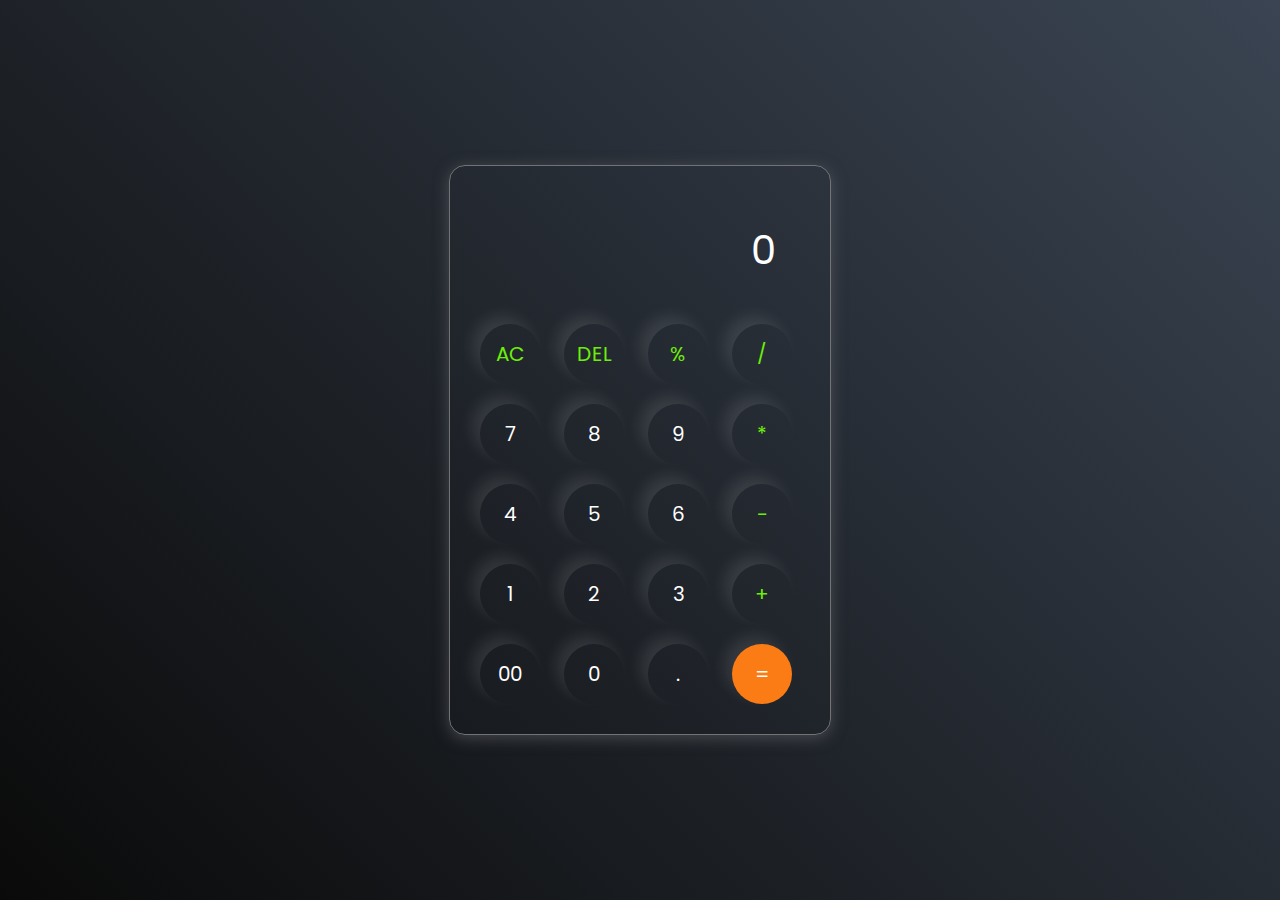
==== project 1/index.html @ c70b14e8 "commited" ====
<!DOCTYPE html>
<html lang="en">
<head>
    <meta charset="UTF-8">
    <meta name="viewport" content="width=device-width, initial-scale=1.0">
    <link rel="stylesheet" href="style.css">
    <title>Calculator</title>
</head>
<body>
    <div class="Calculator">
        <input type="text" placeholder="0" id="inputBox">
       <div> 
        <button class="operator">AC</button>
        <button class="operator">DEL</button>
        <button class="operator">%</button>
        <button class="operator">/</button>
        
    </div>
    <div> 
        <button>7</button>
        <button>8</button>
        <button>9</button>
        <button class="operator">*</button>
    </div>
    <div> 
        <button>4</button>
        <button>5</button>
        <button>6</button>
        <button class="operator">-</button>
    </div>
    <div> 
        <button>1</button>
        <button>2</button>
        <button>3</button>
        <button class="operator">+</button>
    </div>
    <div> 
        <button>00</button>
        <button>0</button>
        <button>.</button>
        <button class="equalbtn">=</button>
    </div>
    </div>
    <script src="index.js"></script>
</body>
</html>
---- project 1/style.css ----
@import url('https://fonts.googleapis.com/css2?family=Poppins:wght@500&display=swap');
*{
    margin: 0;
    padding: 0;
    box-sizing: border-box;
    font-family: 'poppins', sans-serif;
}

body{
   height: 100vh; 
   width: 100%;
   display: flex;
   justify-content: center;
   align-items: center;
   background:linear-gradient(45deg,#0a0a0a, #3a4452);
}
.Calculator{
    border: 1px solid #717377;
    padding: 20px;
    border-radius: 16px;
    background: transparent;
    box-shadow:0px 3px 15px rgba(113,115 ,119,0.5) ;
}

input{
    width:320px;
    border: none;
    padding: 24px;
    margin: 10px;
    background:transparent;
    box-shadow:0px 3px 15px rgbs(84,84,84,0.1);
    font-size: 40px;
    text-align:right;
    cursor:pointer;
    color:#ffffff;
}
input::placeholder{
    color: #ffffff;
}
button{
    border: none;
    width: 60px;
    height:60px ;
    margin:10px;
    border-radius: 50%;
    background-color:transparent ;
    color: #ffffff;
font-size: 20px;
box-shadow:-8px -8px 15px rgba(255,255,255,0.1 );
cursor: pointer;
}
.equalbtn{
    background:#fb7c14;
}
.operator{
    color:#6dee0a;
}
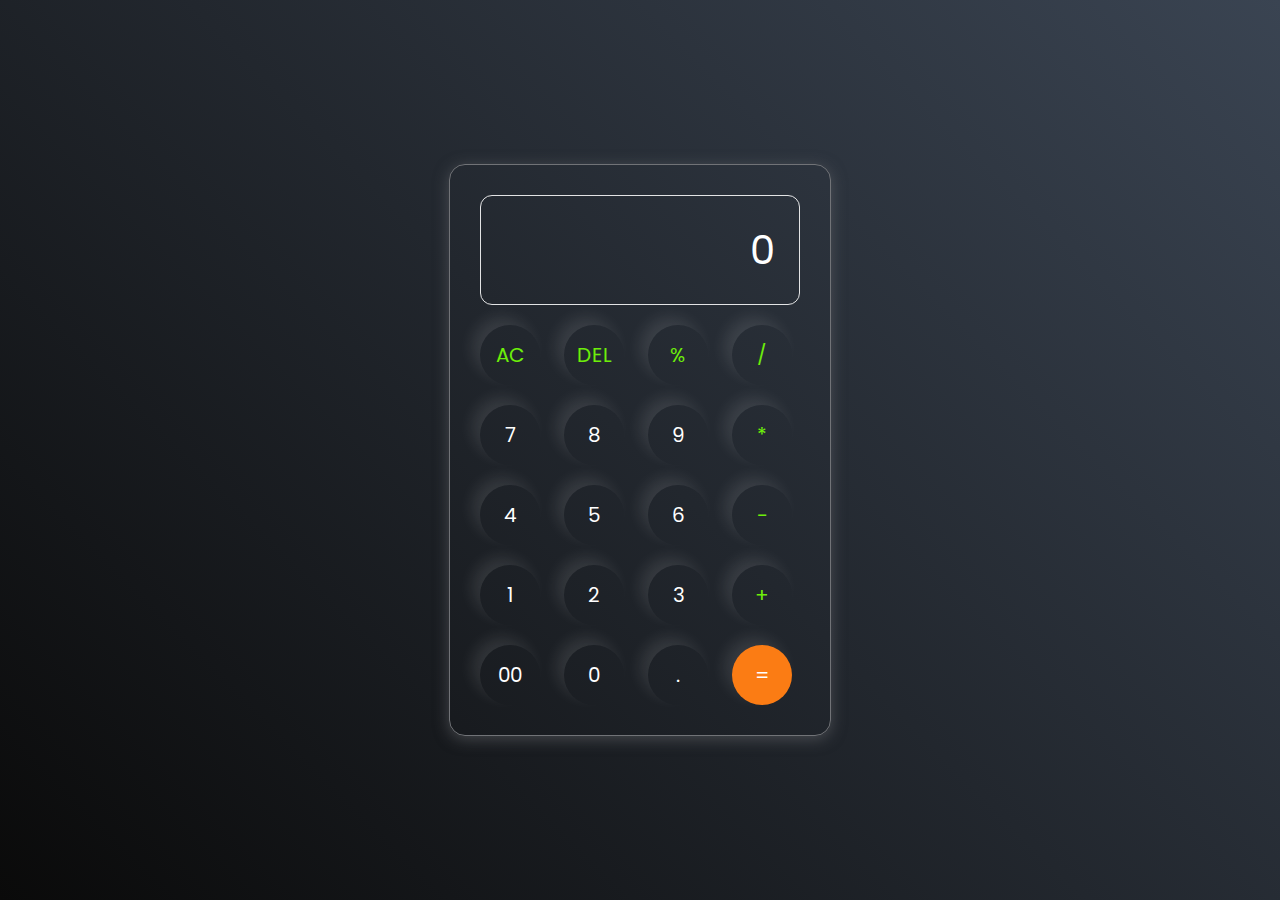
==== commit e1a8afad: "commited" ====
--- a/project 1/index.html
+++ b/project 1/index.html
@@ -8,8 +8,7 @@
 </head>
 <body>
     <div class="Calculator">
-        <input type="text" placeholder="0" id="inputBox">
-       <div> 
+        <input type="text" placeholder="0" id="inputBox"> <div> 
         <button class="operator">AC</button>
         <button class="operator">DEL</button>
         <button class="operator">%</button>
--- a/project 1/style.css
+++ b/project 1/style.css
@@ -5,7 +5,6 @@
     box-sizing: border-box;
     font-family: 'poppins', sans-serif;
 }
-
 body{
    height: 100vh; 
    width: 100%;
@@ -24,7 +23,8 @@
 
 input{
     width:320px;
-    border: none;
+    border: 1px solid rgba(255, 255, 255, 0.87);
+    border-radius:12px;
     padding: 24px;
     margin: 10px;
     background:transparent;
